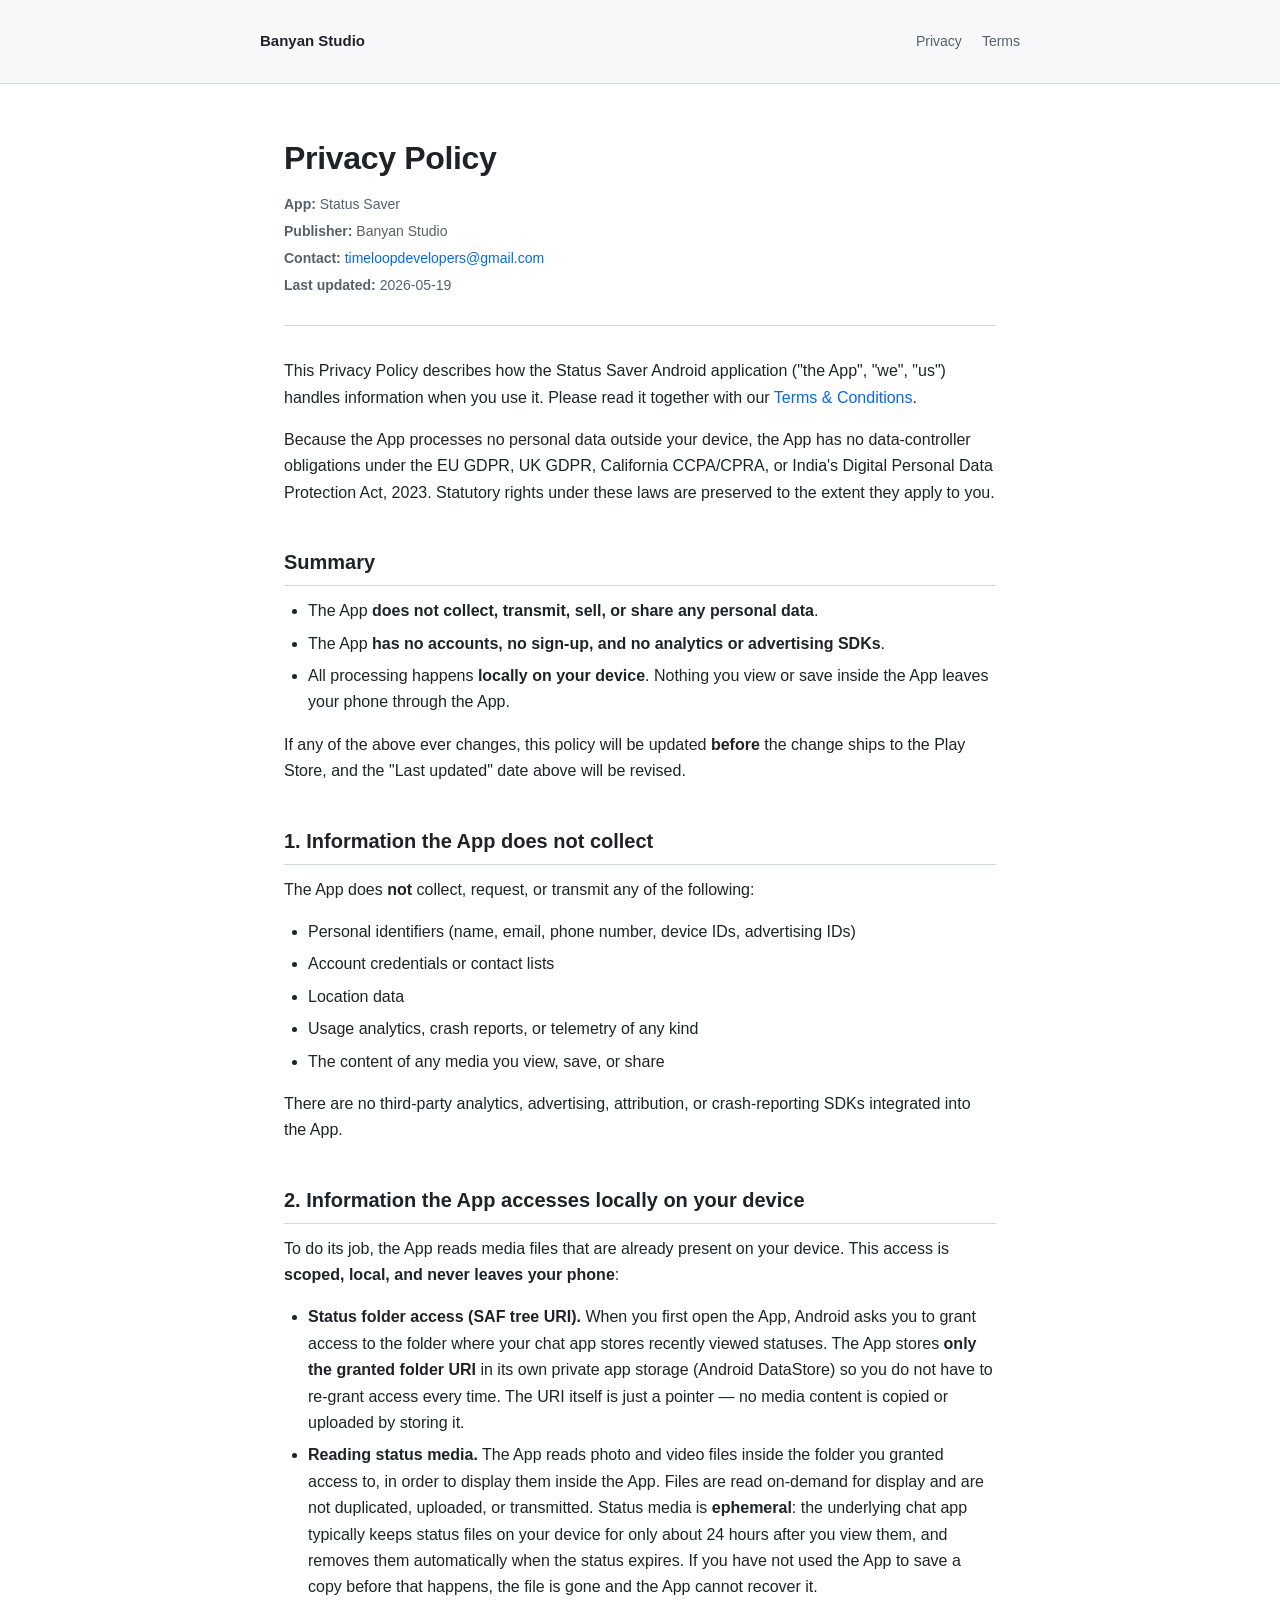
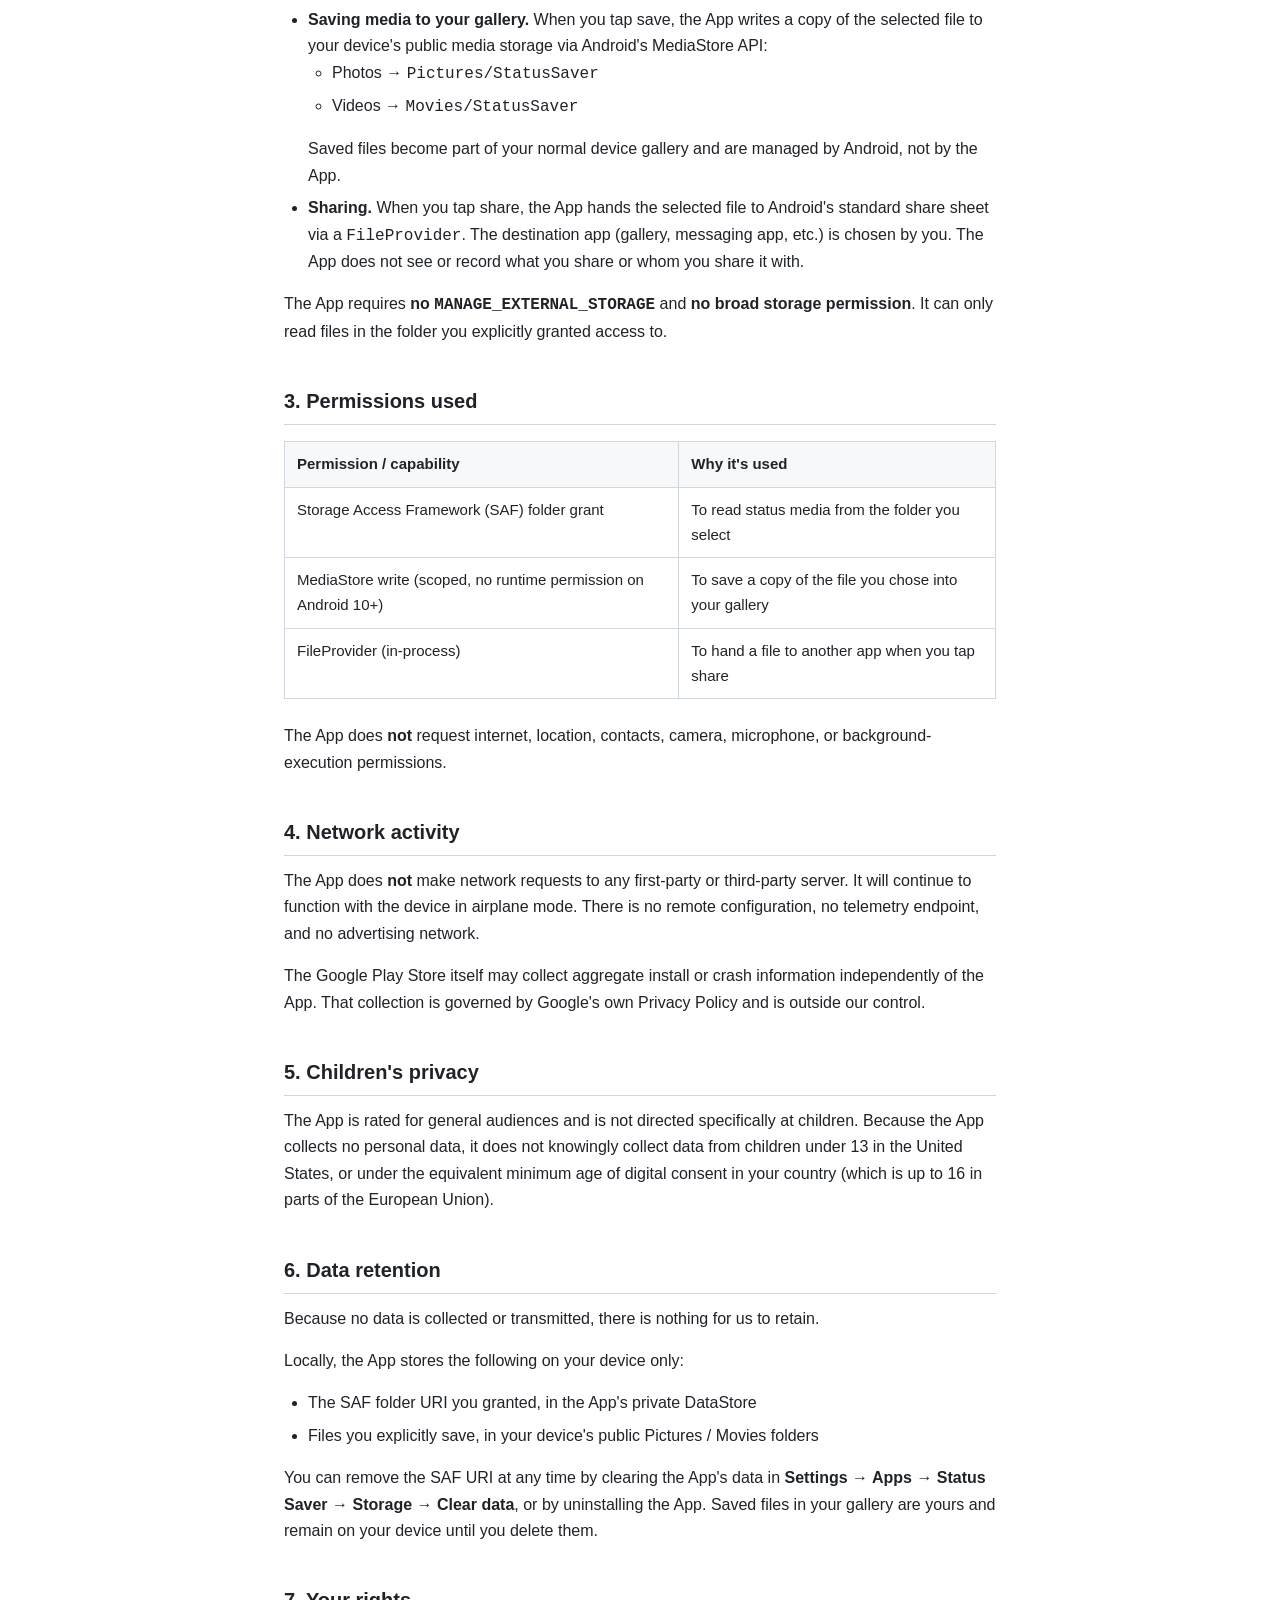
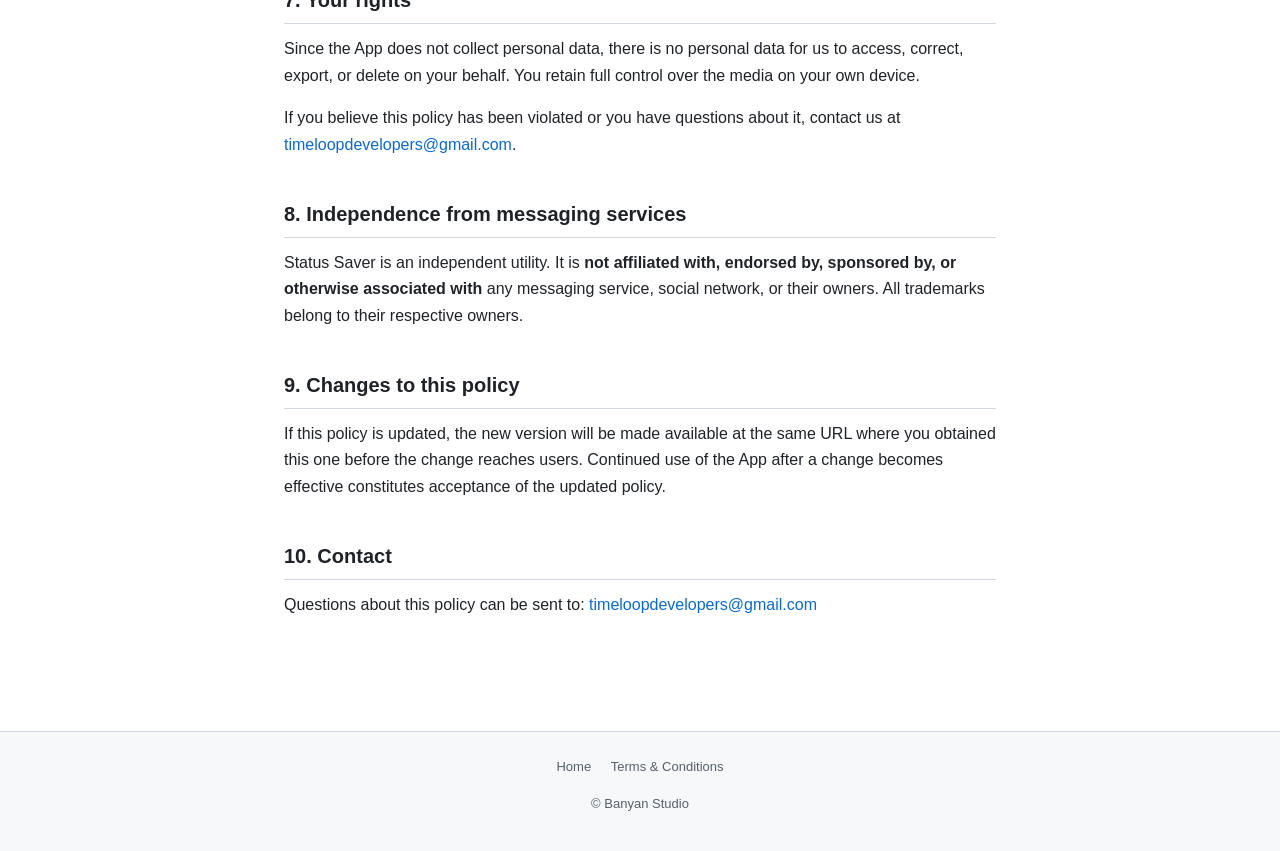
==== statussaver/privacy.html @ 77f803ea "[refactor] move app docs into per-app subdirectories Restructures the repo so each Banyan Studio app" ====
<!DOCTYPE html>
<html lang="en">
<head>
    <meta charset="UTF-8">
    <meta name="viewport" content="width=device-width, initial-scale=1.0">
    <meta name="description" content="Privacy Policy for the Status Saver Android application, published by Banyan Studio.">
    <title>Privacy Policy — Status Saver</title>
    <link rel="stylesheet" href="../style.css">
</head>
<body>
    <header class="site">
        <div class="container">
            <a href="../index.html" class="brand">Banyan Studio</a>
            <nav>
                <a href="privacy.html">Privacy</a>
                <a href="terms.html">Terms</a>
            </nav>
        </div>
    </header>

    <main class="container">
        <h1>Privacy Policy</h1>

        <div class="meta">
            <p><strong>App:</strong> Status Saver</p>
            <p><strong>Publisher:</strong> Banyan Studio</p>
            <p><strong>Contact:</strong> <a href="mailto:timeloopdevelopers@gmail.com">timeloopdevelopers@gmail.com</a></p>
            <p><strong>Last updated:</strong> 2026-05-19</p>
        </div>

        <p>This Privacy Policy describes how the Status Saver Android application ("the App", "we", "us") handles information when you use it. Please read it together with our <a href="terms.html">Terms &amp; Conditions</a>.</p>

        <p>Because the App processes no personal data outside your device, the App has no data-controller obligations under the EU GDPR, UK GDPR, California CCPA/CPRA, or India's Digital Personal Data Protection Act, 2023. Statutory rights under these laws are preserved to the extent they apply to you.</p>

        <h2>Summary</h2>
        <ul>
            <li>The App <strong>does not collect, transmit, sell, or share any personal data</strong>.</li>
            <li>The App <strong>has no accounts, no sign-up, and no analytics or advertising SDKs</strong>.</li>
            <li>All processing happens <strong>locally on your device</strong>. Nothing you view or save inside the App leaves your phone through the App.</li>
        </ul>
        <p>If any of the above ever changes, this policy will be updated <strong>before</strong> the change ships to the Play Store, and the "Last updated" date above will be revised.</p>

        <h2>1. Information the App does not collect</h2>
        <p>The App does <strong>not</strong> collect, request, or transmit any of the following:</p>
        <ul>
            <li>Personal identifiers (name, email, phone number, device IDs, advertising IDs)</li>
            <li>Account credentials or contact lists</li>
            <li>Location data</li>
            <li>Usage analytics, crash reports, or telemetry of any kind</li>
            <li>The content of any media you view, save, or share</li>
        </ul>
        <p>There are no third-party analytics, advertising, attribution, or crash-reporting SDKs integrated into the App.</p>

        <h2>2. Information the App accesses locally on your device</h2>
        <p>To do its job, the App reads media files that are already present on your device. This access is <strong>scoped, local, and never leaves your phone</strong>:</p>
        <ul>
            <li><strong>Status folder access (SAF tree URI).</strong> When you first open the App, Android asks you to grant access to the folder where your chat app stores recently viewed statuses. The App stores <strong>only the granted folder URI</strong> in its own private app storage (Android DataStore) so you do not have to re-grant access every time. The URI itself is just a pointer — no media content is copied or uploaded by storing it.</li>
            <li><strong>Reading status media.</strong> The App reads photo and video files inside the folder you granted access to, in order to display them inside the App. Files are read on-demand for display and are not duplicated, uploaded, or transmitted. Status media is <strong>ephemeral</strong>: the underlying chat app typically keeps status files on your device for only about 24 hours after you view them, and removes them automatically when the status expires. If you have not used the App to save a copy before that happens, the file is gone and the App cannot recover it.</li>
            <li><strong>Saving media to your gallery.</strong> When you tap save, the App writes a copy of the selected file to your device's public media storage via Android's MediaStore API:
                <ul>
                    <li>Photos → <code>Pictures/StatusSaver</code></li>
                    <li>Videos → <code>Movies/StatusSaver</code></li>
                </ul>
                Saved files become part of your normal device gallery and are managed by Android, not by the App.
            </li>
            <li><strong>Sharing.</strong> When you tap share, the App hands the selected file to Android's standard share sheet via a <code>FileProvider</code>. The destination app (gallery, messaging app, etc.) is chosen by you. The App does not see or record what you share or whom you share it with.</li>
        </ul>
        <p>The App requires <strong>no <code>MANAGE_EXTERNAL_STORAGE</code></strong> and <strong>no broad storage permission</strong>. It can only read files in the folder you explicitly granted access to.</p>

        <h2>3. Permissions used</h2>
        <div class="table-wrap">
            <table>
                <thead>
                    <tr>
                        <th>Permission / capability</th>
                        <th>Why it's used</th>
                    </tr>
                </thead>
                <tbody>
                    <tr>
                        <td>Storage Access Framework (SAF) folder grant</td>
                        <td>To read status media from the folder you select</td>
                    </tr>
                    <tr>
                        <td>MediaStore write (scoped, no runtime permission on Android 10+)</td>
                        <td>To save a copy of the file you chose into your gallery</td>
                    </tr>
                    <tr>
                        <td>FileProvider (in-process)</td>
                        <td>To hand a file to another app when you tap share</td>
                    </tr>
                </tbody>
            </table>
        </div>
        <p>The App does <strong>not</strong> request internet, location, contacts, camera, microphone, or background-execution permissions.</p>

        <h2>4. Network activity</h2>
        <p>The App does <strong>not</strong> make network requests to any first-party or third-party server. It will continue to function with the device in airplane mode. There is no remote configuration, no telemetry endpoint, and no advertising network.</p>
        <p>The Google Play Store itself may collect aggregate install or crash information independently of the App. That collection is governed by Google's own Privacy Policy and is outside our control.</p>

        <h2>5. Children's privacy</h2>
        <p>The App is rated for general audiences and is not directed specifically at children. Because the App collects no personal data, it does not knowingly collect data from children under 13 in the United States, or under the equivalent minimum age of digital consent in your country (which is up to 16 in parts of the European Union).</p>

        <h2>6. Data retention</h2>
        <p>Because no data is collected or transmitted, there is nothing for us to retain.</p>
        <p>Locally, the App stores the following on your device only:</p>
        <ul>
            <li>The SAF folder URI you granted, in the App's private DataStore</li>
            <li>Files you explicitly save, in your device's public Pictures / Movies folders</li>
        </ul>
        <p>You can remove the SAF URI at any time by clearing the App's data in <strong>Settings → Apps → Status Saver → Storage → Clear data</strong>, or by uninstalling the App. Saved files in your gallery are yours and remain on your device until you delete them.</p>

        <h2>7. Your rights</h2>
        <p>Since the App does not collect personal data, there is no personal data for us to access, correct, export, or delete on your behalf. You retain full control over the media on your own device.</p>
        <p>If you believe this policy has been violated or you have questions about it, contact us at <a href="mailto:timeloopdevelopers@gmail.com">timeloopdevelopers@gmail.com</a>.</p>

        <h2>8. Independence from messaging services</h2>
        <p>Status Saver is an independent utility. It is <strong>not affiliated with, endorsed by, sponsored by, or otherwise associated with</strong> any messaging service, social network, or their owners. All trademarks belong to their respective owners.</p>

        <h2>9. Changes to this policy</h2>
        <p>If this policy is updated, the new version will be made available at the same URL where you obtained this one before the change reaches users. Continued use of the App after a change becomes effective constitutes acceptance of the updated policy.</p>

        <h2>10. Contact</h2>
        <p>Questions about this policy can be sent to: <a href="mailto:timeloopdevelopers@gmail.com">timeloopdevelopers@gmail.com</a></p>
    </main>

    <footer class="site">
        <p>
            <a href="../index.html">Home</a>
            <a href="terms.html">Terms &amp; Conditions</a>
        </p>
        <p>&copy; Banyan Studio</p>
    </footer>
</body>
</html>
---- style.css ----
:root {
    --text: #1f2328;
    --muted: #57606a;
    --border: #d0d7de;
    --bg: #ffffff;
    --bg-soft: #f6f8fa;
    --link: #0969da;
    --link-hover: #0550ae;
    --accent: #218bff;
}

@media (prefers-color-scheme: dark) {
    :root {
        --text: #e6edf3;
        --muted: #8b949e;
        --border: #30363d;
        --bg: #0d1117;
        --bg-soft: #161b22;
        --link: #58a6ff;
        --link-hover: #79c0ff;
        --accent: #58a6ff;
    }
}

* {
    box-sizing: border-box;
}

html {
    -webkit-text-size-adjust: 100%;
}

body {
    font-family: -apple-system, BlinkMacSystemFont, "Segoe UI", "Helvetica Neue", Arial, sans-serif;
    color: var(--text);
    background: var(--bg);
    line-height: 1.65;
    margin: 0;
    padding: 0;
    font-size: 16px;
}

.container {
    max-width: 760px;
    margin: 0 auto;
    padding: 48px 24px 96px;
}

header.site {
    border-bottom: 1px solid var(--border);
    padding: 24px;
    background: var(--bg-soft);
}

header.site .container {
    padding: 0;
    display: flex;
    align-items: baseline;
    justify-content: space-between;
    flex-wrap: wrap;
    gap: 12px;
}

header.site .brand {
    font-weight: 600;
    font-size: 15px;
    color: var(--text);
    text-decoration: none;
}

header.site nav {
    display: flex;
    gap: 20px;
}

header.site nav a {
    color: var(--muted);
    text-decoration: none;
    font-size: 14px;
    padding: 6px 0;
    min-height: 32px;
    display: inline-block;
}

header.site nav a:hover {
    color: var(--accent);
}

h1 {
    font-size: 32px;
    font-weight: 700;
    margin: 0 0 8px;
    letter-spacing: -0.01em;
}

h2 {
    font-size: 20px;
    font-weight: 600;
    margin: 40px 0 12px;
    padding-bottom: 6px;
    border-bottom: 1px solid var(--border);
}

h3 {
    font-size: 17px;
    font-weight: 600;
    margin: 28px 0 10px;
}

p, ul, ol {
    margin: 0 0 16px;
}

ul, ol {
    padding-left: 24px;
}

li {
    margin-bottom: 6px;
}

a {
    color: var(--link);
    text-decoration: none;
}

a:hover {
    color: var(--link-hover);
    text-decoration: underline;
}

strong {
    font-weight: 600;
}

.meta {
    color: var(--muted);
    font-size: 14px;
    margin: 0 0 32px;
    padding-bottom: 24px;
    border-bottom: 1px solid var(--border);
}

.meta p {
    margin: 4px 0;
}

.table-wrap {
    overflow-x: auto;
    -webkit-overflow-scrolling: touch;
    margin: 16px 0 24px;
}

table {
    width: 100%;
    border-collapse: collapse;
    font-size: 15px;
}

th, td {
    text-align: left;
    padding: 10px 12px;
    border: 1px solid var(--border);
    vertical-align: top;
}

th {
    background: var(--bg-soft);
    font-weight: 600;
}

blockquote {
    border-left: 3px solid var(--border);
    margin: 16px 0;
    padding: 4px 16px;
    color: var(--muted);
}

footer.site {
    border-top: 1px solid var(--border);
    padding: 24px;
    text-align: center;
    color: var(--muted);
    font-size: 13px;
    background: var(--bg-soft);
}

footer.site a {
    color: var(--muted);
    margin: 0 8px;
}

.doc-list {
    list-style: none;
    padding: 0;
    margin: 32px 0;
}

.doc-list li {
    border: 1px solid var(--border);
    border-radius: 8px;
    padding: 20px 24px;
    margin-bottom: 16px;
    transition: border-color 0.15s;
}

.doc-list li:hover {
    border-color: var(--accent);
}

.doc-list a {
    font-size: 17px;
    font-weight: 600;
    display: block;
    margin-bottom: 4px;
}

.doc-list .desc {
    color: var(--muted);
    font-size: 14px;
    margin: 0;
}

@media (max-width: 600px) {
    body {
        font-size: 15px;
    }
    .container {
        padding: 28px 16px 56px;
    }
    h1 {
        font-size: 24px;
    }
    h2 {
        font-size: 17px;
        margin: 32px 0 10px;
    }
    h3 {
        font-size: 16px;
    }
    header.site {
        padding: 14px 16px;
    }
    header.site .container {
        gap: 8px;
    }
    header.site .brand {
        font-size: 14px;
    }
    header.site nav {
        gap: 16px;
    }
    header.site nav a {
        font-size: 13px;
    }
    table {
        font-size: 13px;
    }
    th, td {
        padding: 8px 10px;
    }
    .doc-list li {
        padding: 16px 18px;
    }
    .doc-list a {
        font-size: 16px;
    }
    footer.site {
        padding: 20px 16px;
        font-size: 12px;
    }
}

@media (max-width: 380px) {
    h1 {
        font-size: 22px;
    }
    .container {
        padding: 24px 14px 48px;
    }
}
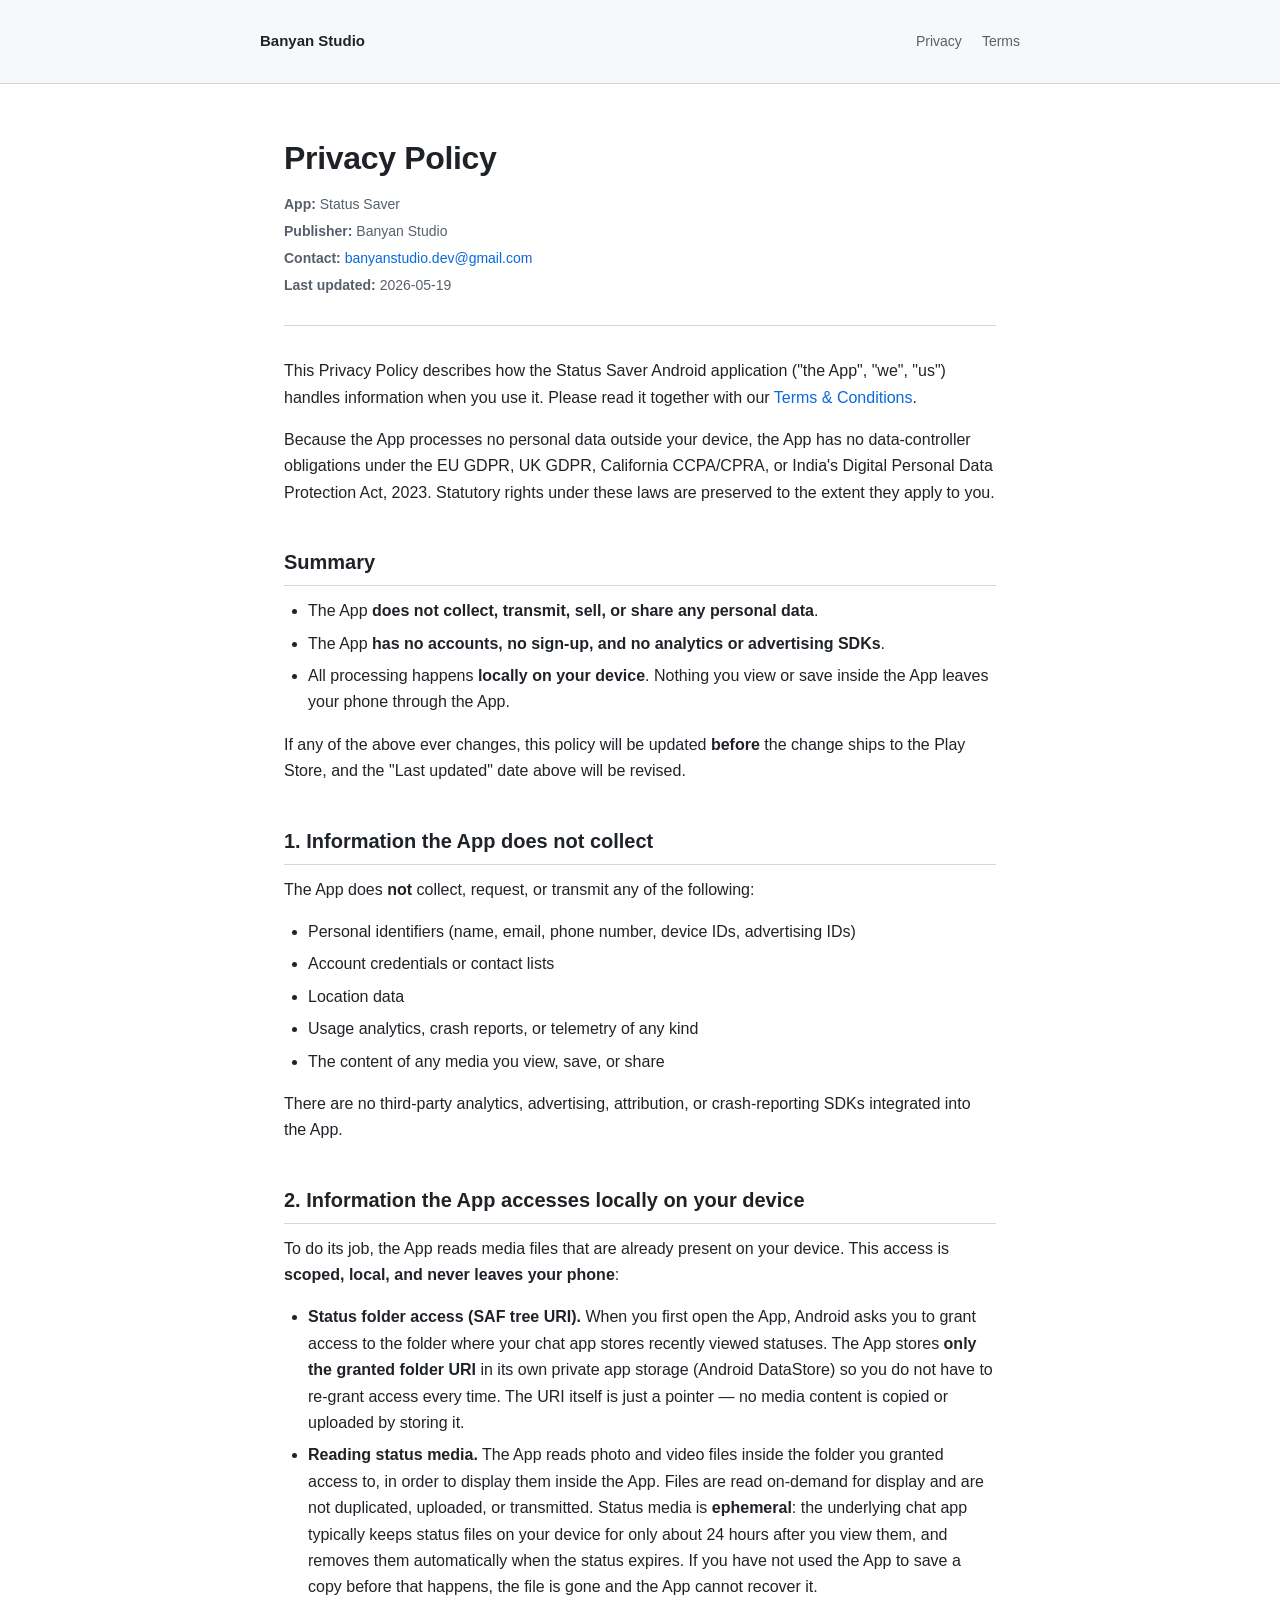
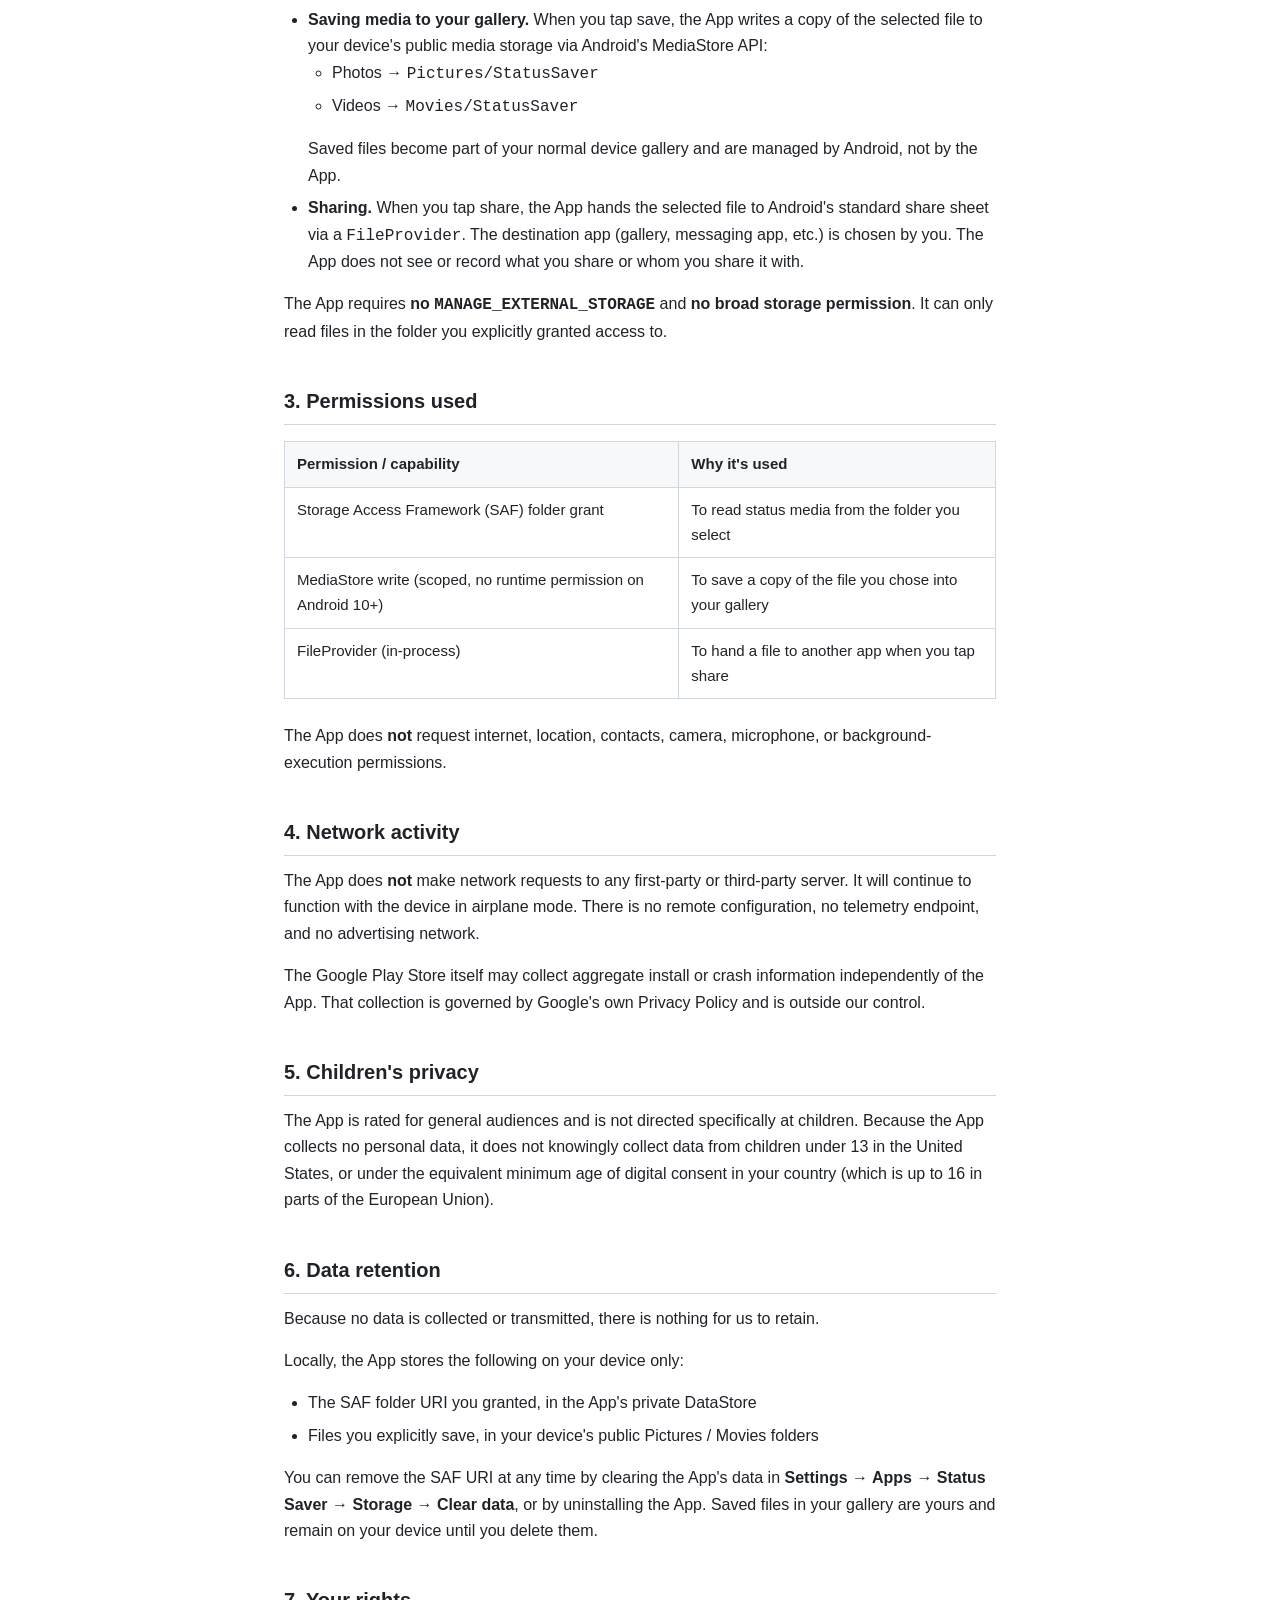
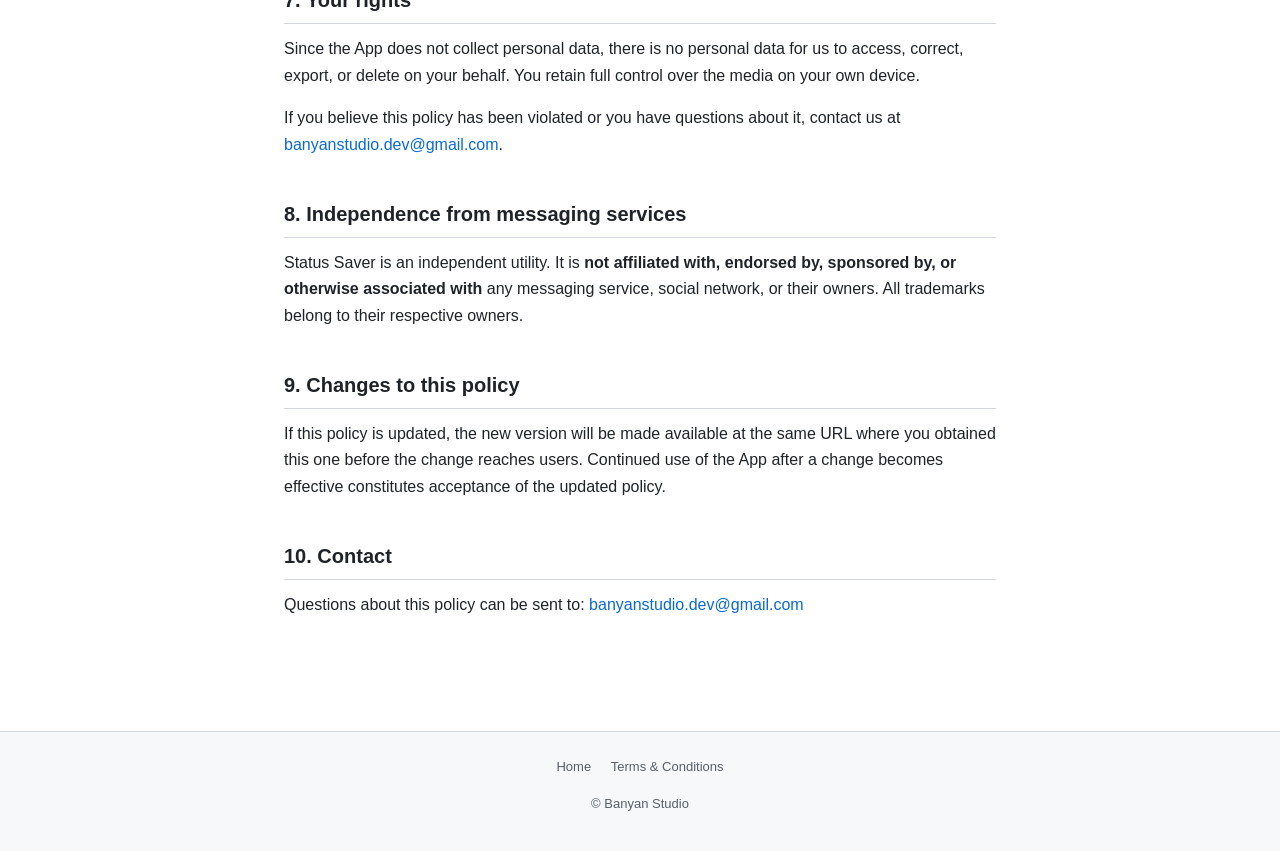
==== commit 0cfe87e7: "[docs] update contact email to banyanstudio.dev@gmail.com Co-Authored-By: Claude Opus 4.7 (1M contex" ====
--- a/statussaver/privacy.html
+++ b/statussaver/privacy.html
@@ -24,7 +24,7 @@
         <div class="meta">
             <p><strong>App:</strong> Status Saver</p>
             <p><strong>Publisher:</strong> Banyan Studio</p>
-            <p><strong>Contact:</strong> <a href="mailto:timeloopdevelopers@gmail.com">timeloopdevelopers@gmail.com</a></p>
+            <p><strong>Contact:</strong> <a href="mailto:banyanstudio.dev@gmail.com">banyanstudio.dev@gmail.com</a></p>
             <p><strong>Last updated:</strong> 2026-05-19</p>
         </div>
 
@@ -112,7 +112,7 @@
 
         <h2>7. Your rights</h2>
         <p>Since the App does not collect personal data, there is no personal data for us to access, correct, export, or delete on your behalf. You retain full control over the media on your own device.</p>
-        <p>If you believe this policy has been violated or you have questions about it, contact us at <a href="mailto:timeloopdevelopers@gmail.com">timeloopdevelopers@gmail.com</a>.</p>
+        <p>If you believe this policy has been violated or you have questions about it, contact us at <a href="mailto:banyanstudio.dev@gmail.com">banyanstudio.dev@gmail.com</a>.</p>
 
         <h2>8. Independence from messaging services</h2>
         <p>Status Saver is an independent utility. It is <strong>not affiliated with, endorsed by, sponsored by, or otherwise associated with</strong> any messaging service, social network, or their owners. All trademarks belong to their respective owners.</p>
@@ -121,7 +121,7 @@
         <p>If this policy is updated, the new version will be made available at the same URL where you obtained this one before the change reaches users. Continued use of the App after a change becomes effective constitutes acceptance of the updated policy.</p>
 
         <h2>10. Contact</h2>
-        <p>Questions about this policy can be sent to: <a href="mailto:timeloopdevelopers@gmail.com">timeloopdevelopers@gmail.com</a></p>
+        <p>Questions about this policy can be sent to: <a href="mailto:banyanstudio.dev@gmail.com">banyanstudio.dev@gmail.com</a></p>
     </main>
 
     <footer class="site">
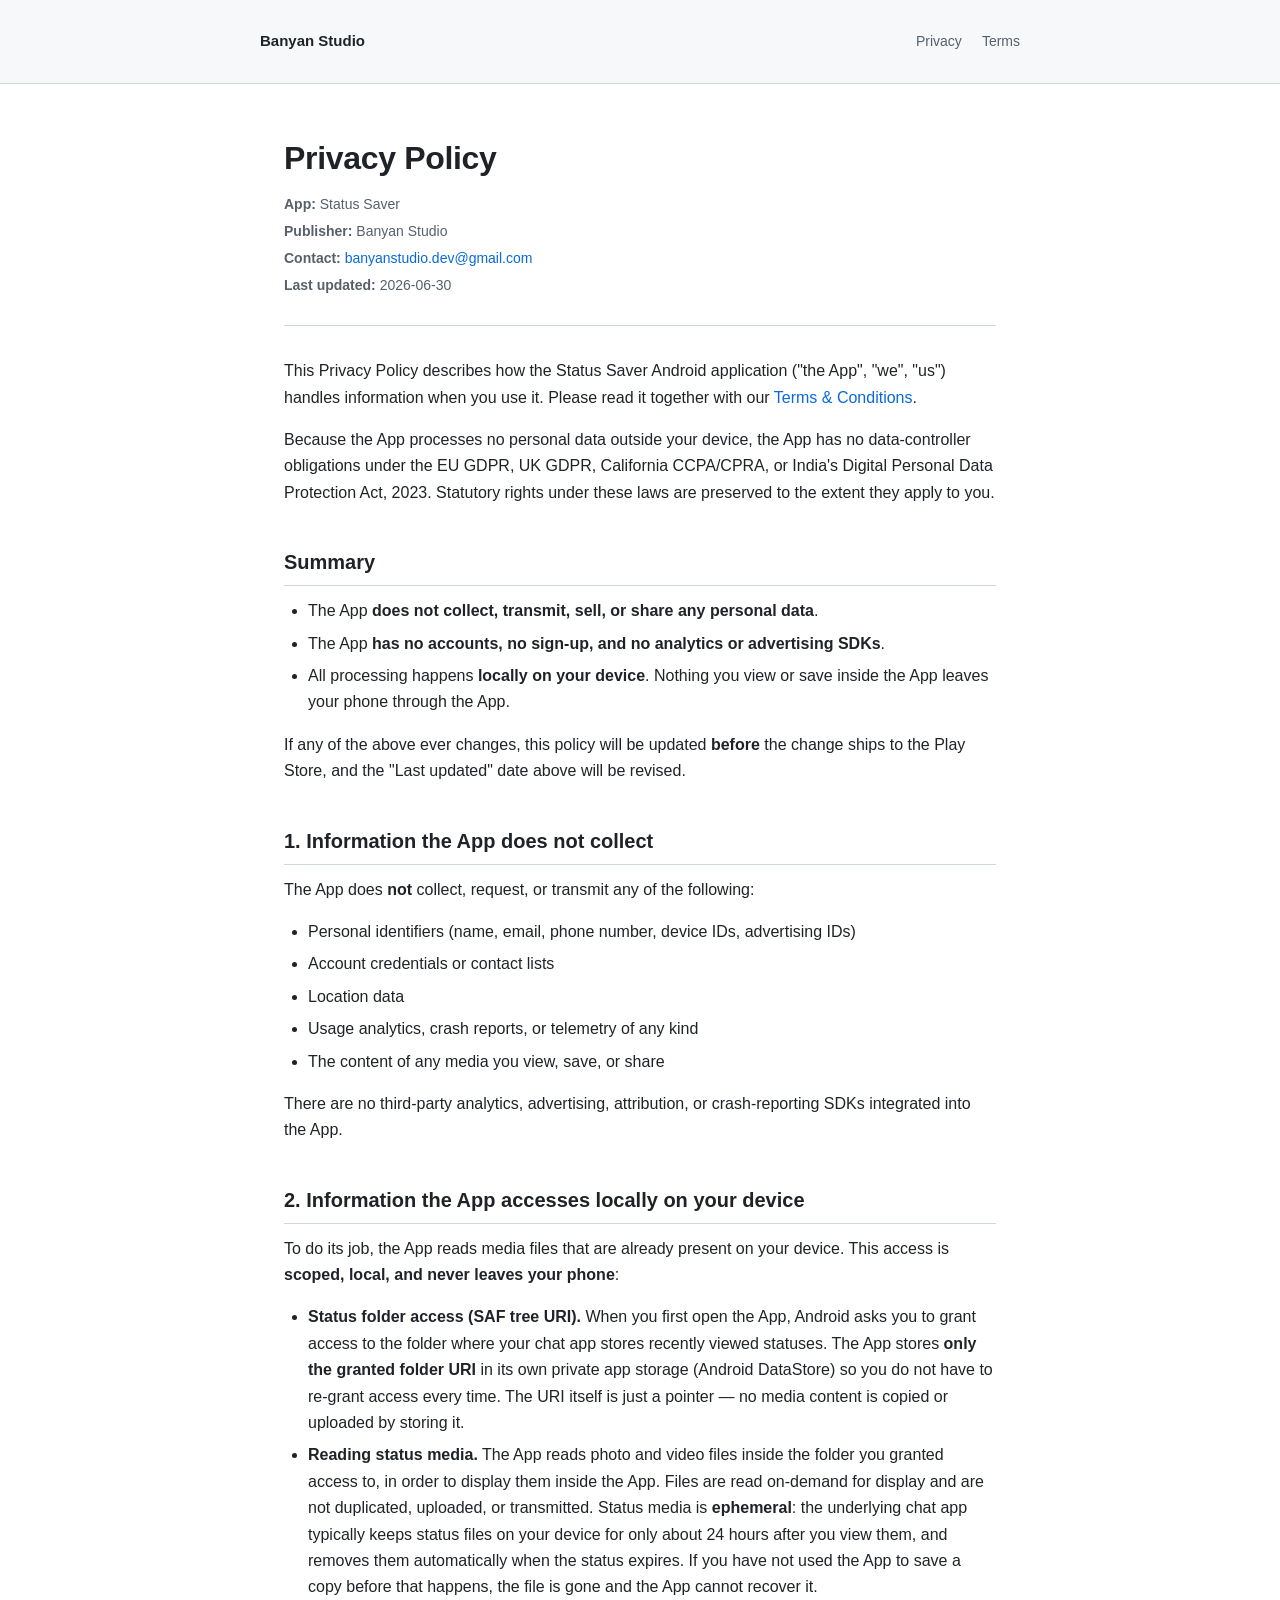
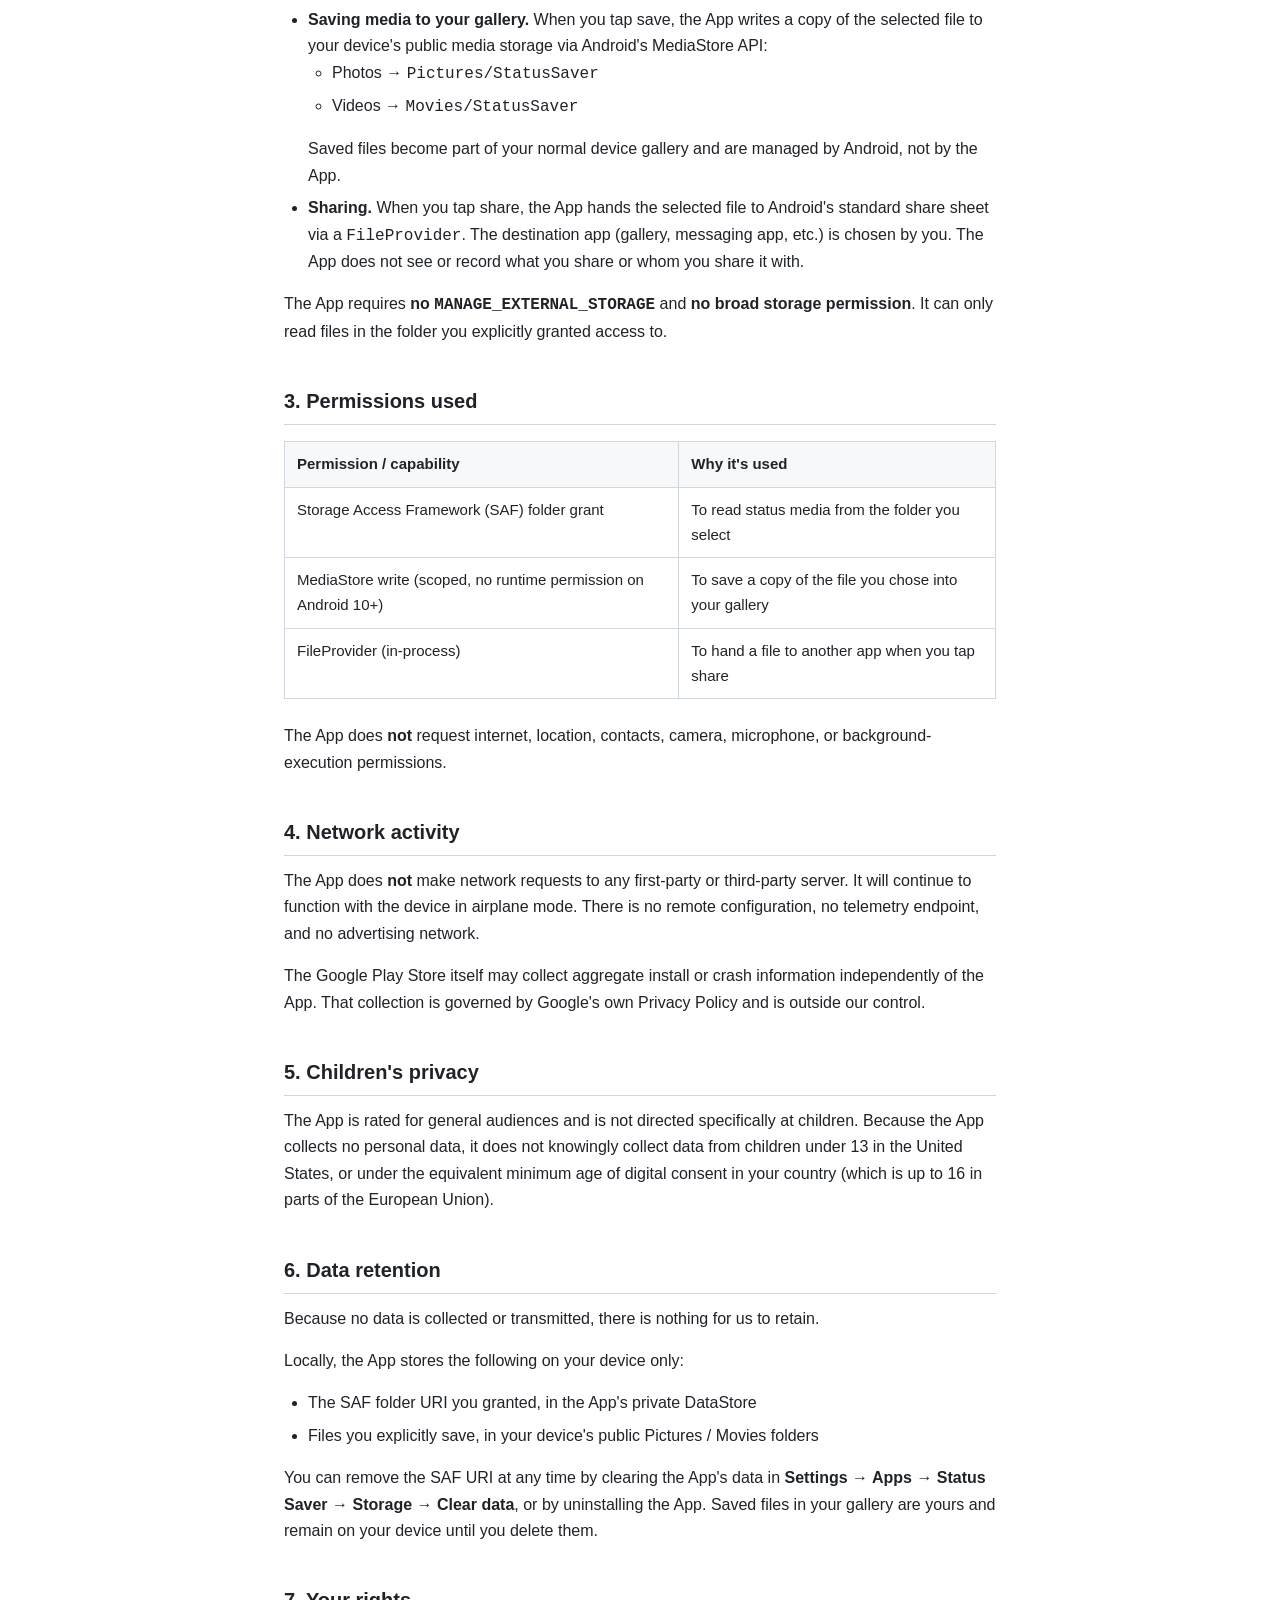
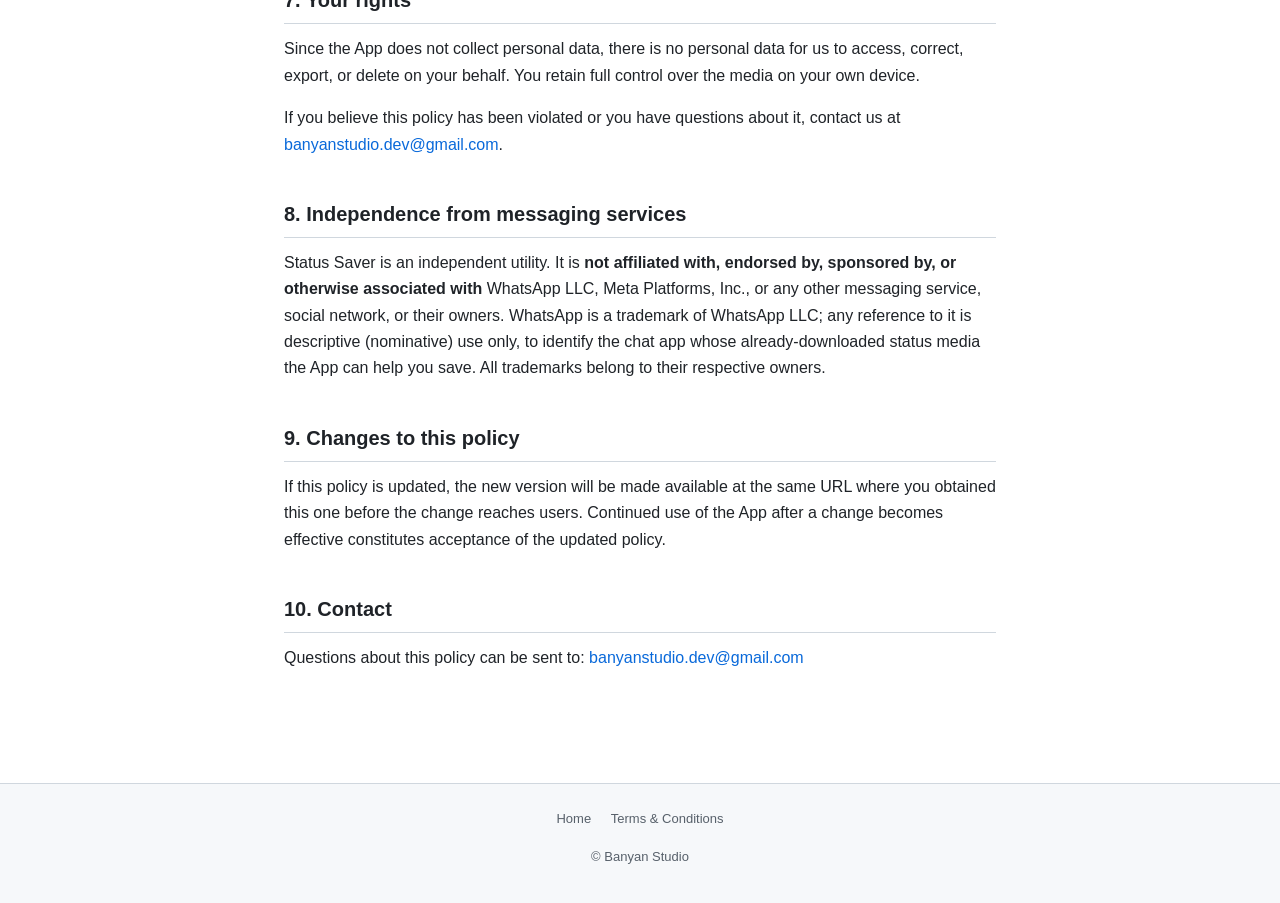
==== commit 25f4e72e: "[docs] name WhatsApp explicitly with trademark + non-affiliation disclaimer Status Saver privacy §8 " ====
--- a/statussaver/privacy.html
+++ b/statussaver/privacy.html
@@ -25,7 +25,7 @@
             <p><strong>App:</strong> Status Saver</p>
             <p><strong>Publisher:</strong> Banyan Studio</p>
             <p><strong>Contact:</strong> <a href="mailto:banyanstudio.dev@gmail.com">banyanstudio.dev@gmail.com</a></p>
-            <p><strong>Last updated:</strong> 2026-05-19</p>
+            <p><strong>Last updated:</strong> 2026-06-30</p>
         </div>
 
         <p>This Privacy Policy describes how the Status Saver Android application ("the App", "we", "us") handles information when you use it. Please read it together with our <a href="terms.html">Terms &amp; Conditions</a>.</p>
@@ -115,7 +115,7 @@
         <p>If you believe this policy has been violated or you have questions about it, contact us at <a href="mailto:banyanstudio.dev@gmail.com">banyanstudio.dev@gmail.com</a>.</p>
 
         <h2>8. Independence from messaging services</h2>
-        <p>Status Saver is an independent utility. It is <strong>not affiliated with, endorsed by, sponsored by, or otherwise associated with</strong> any messaging service, social network, or their owners. All trademarks belong to their respective owners.</p>
+        <p>Status Saver is an independent utility. It is <strong>not affiliated with, endorsed by, sponsored by, or otherwise associated with</strong> WhatsApp LLC, Meta Platforms, Inc., or any other messaging service, social network, or their owners. WhatsApp is a trademark of WhatsApp LLC; any reference to it is descriptive (nominative) use only, to identify the chat app whose already-downloaded status media the App can help you save. All trademarks belong to their respective owners.</p>
 
         <h2>9. Changes to this policy</h2>
         <p>If this policy is updated, the new version will be made available at the same URL where you obtained this one before the change reaches users. Continued use of the App after a change becomes effective constitutes acceptance of the updated policy.</p>
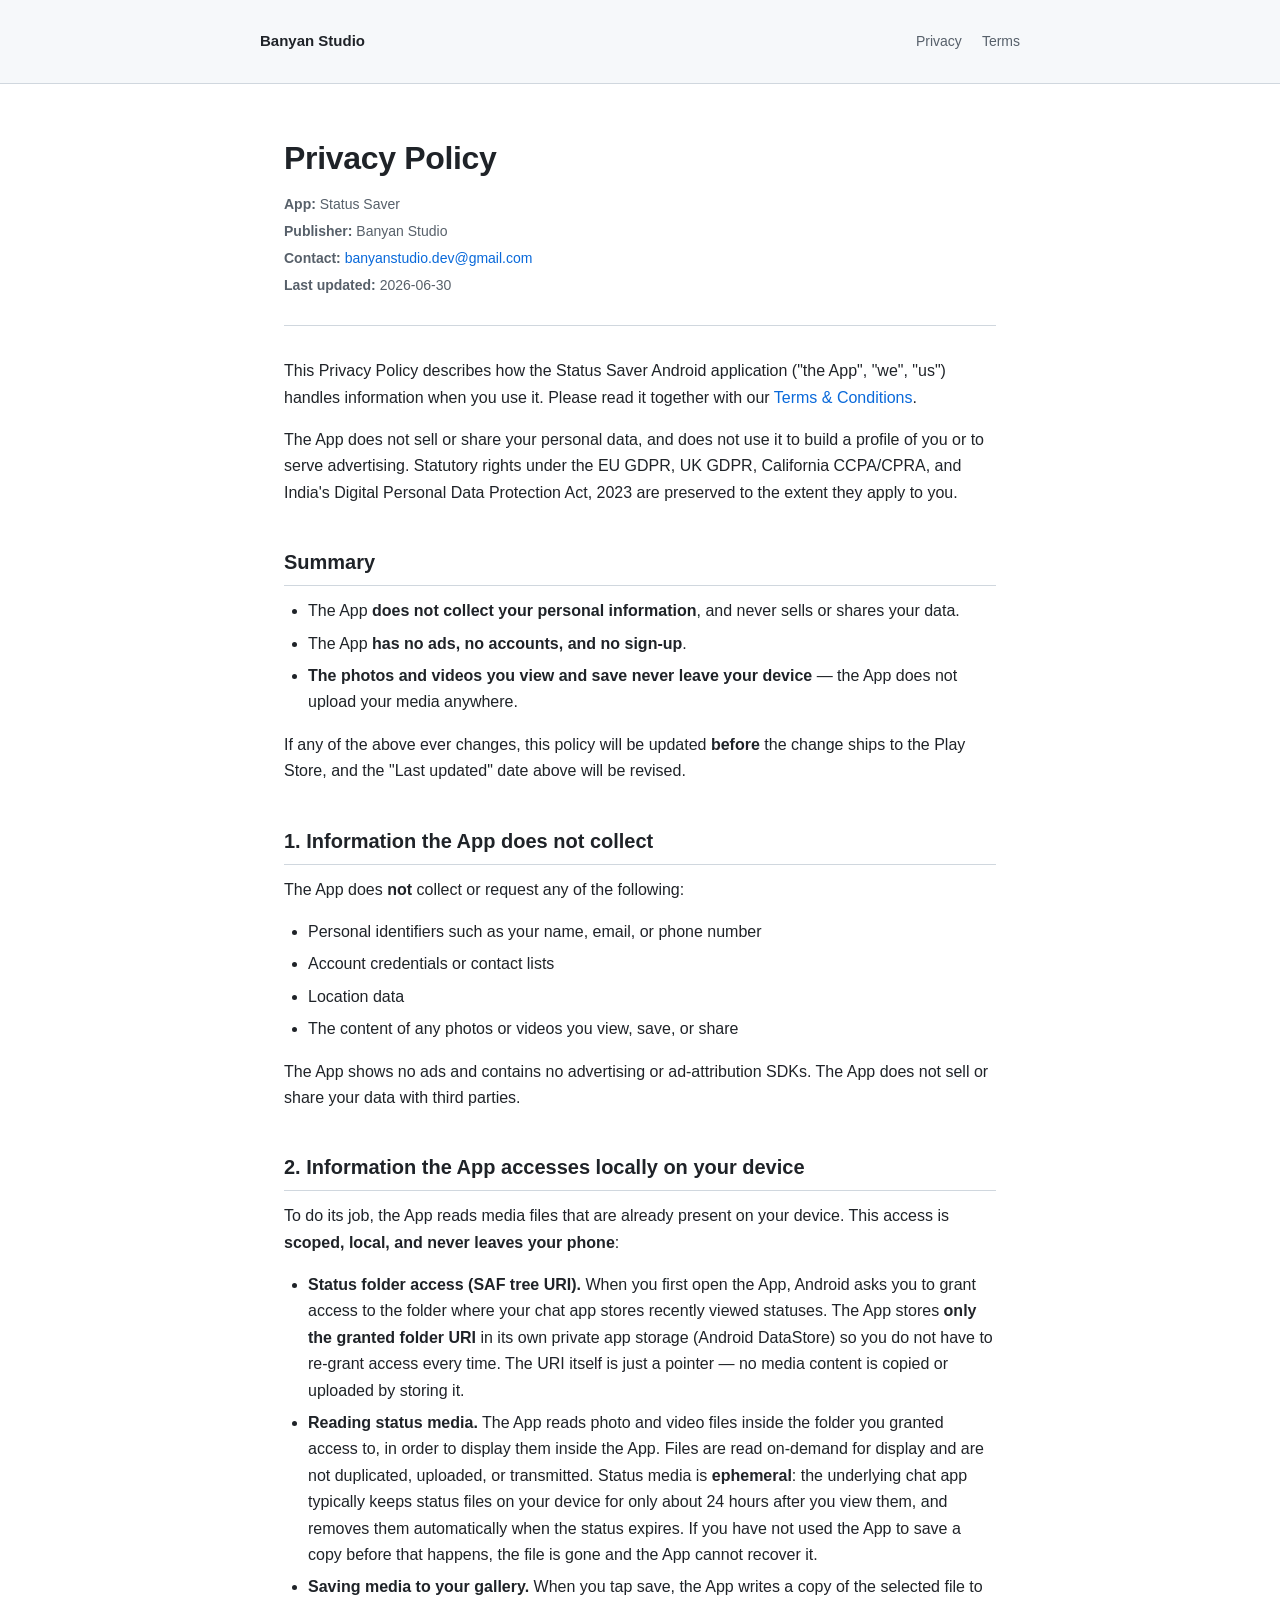
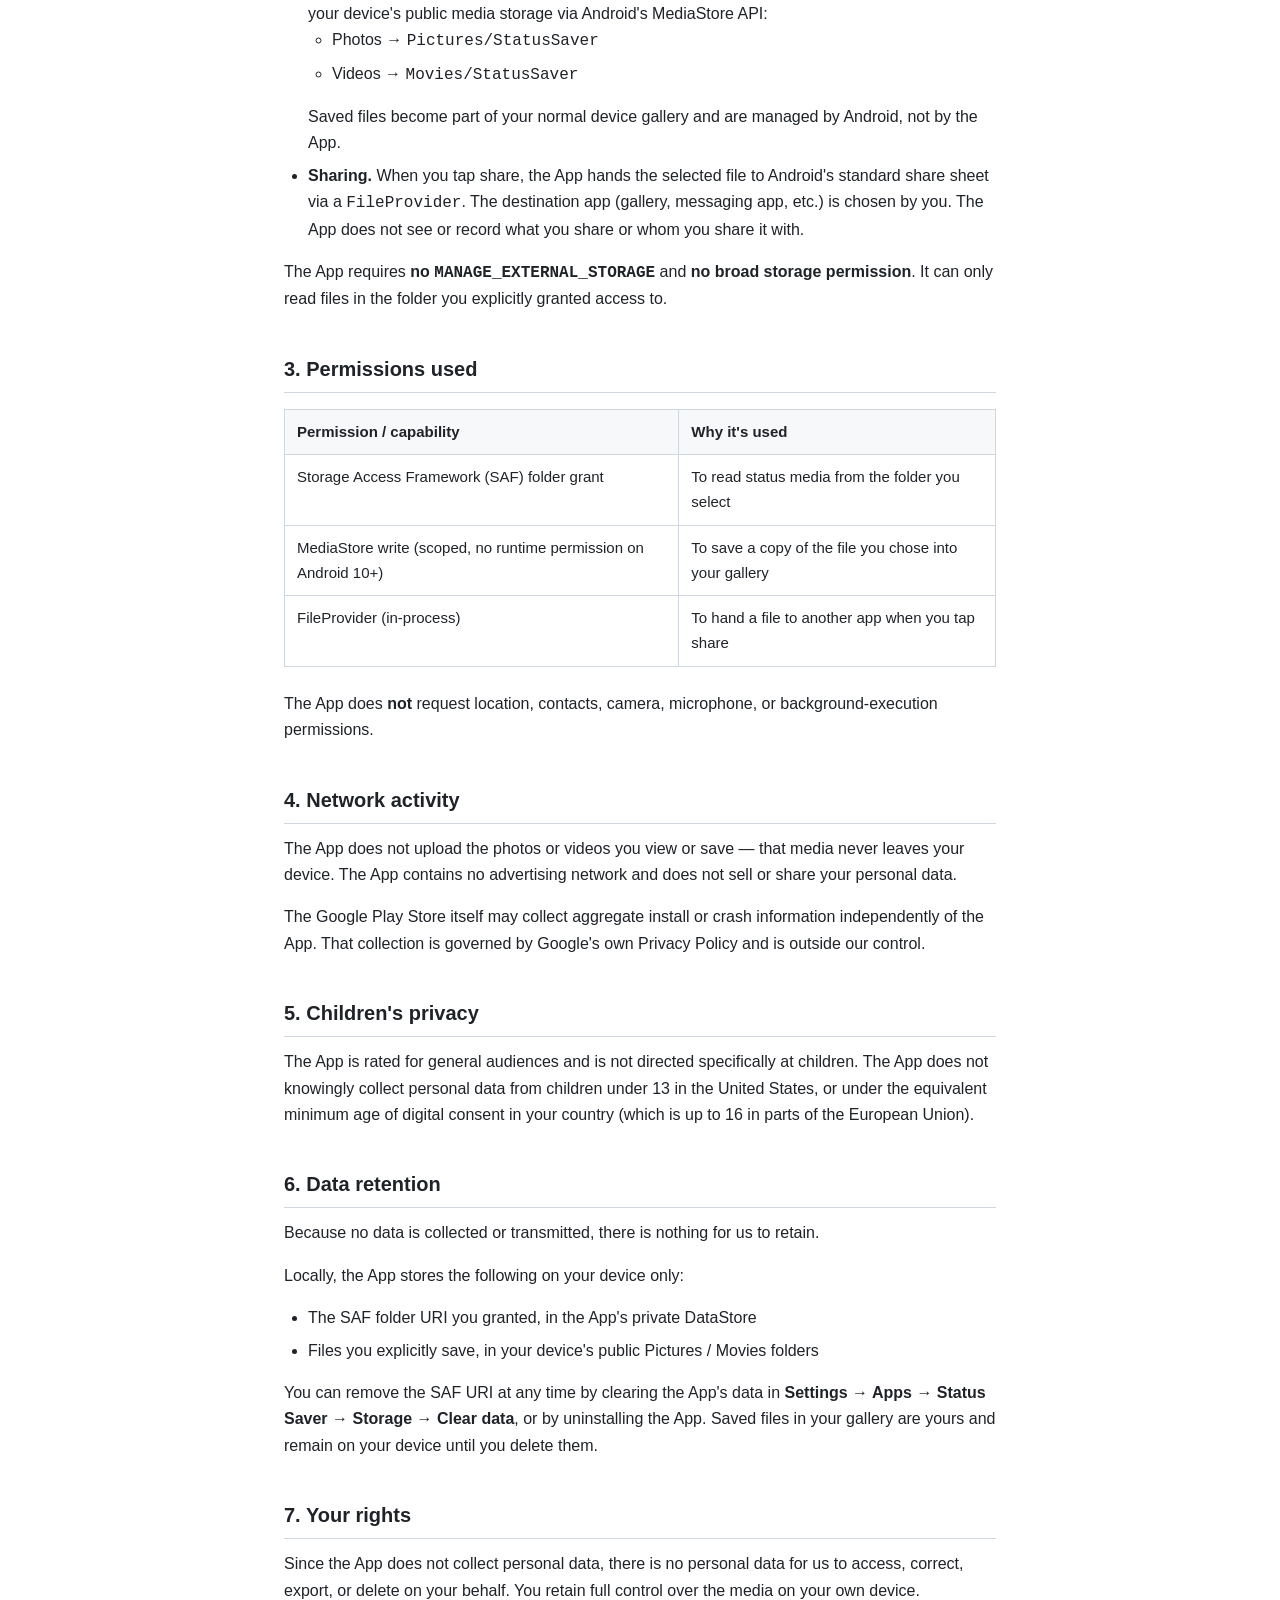
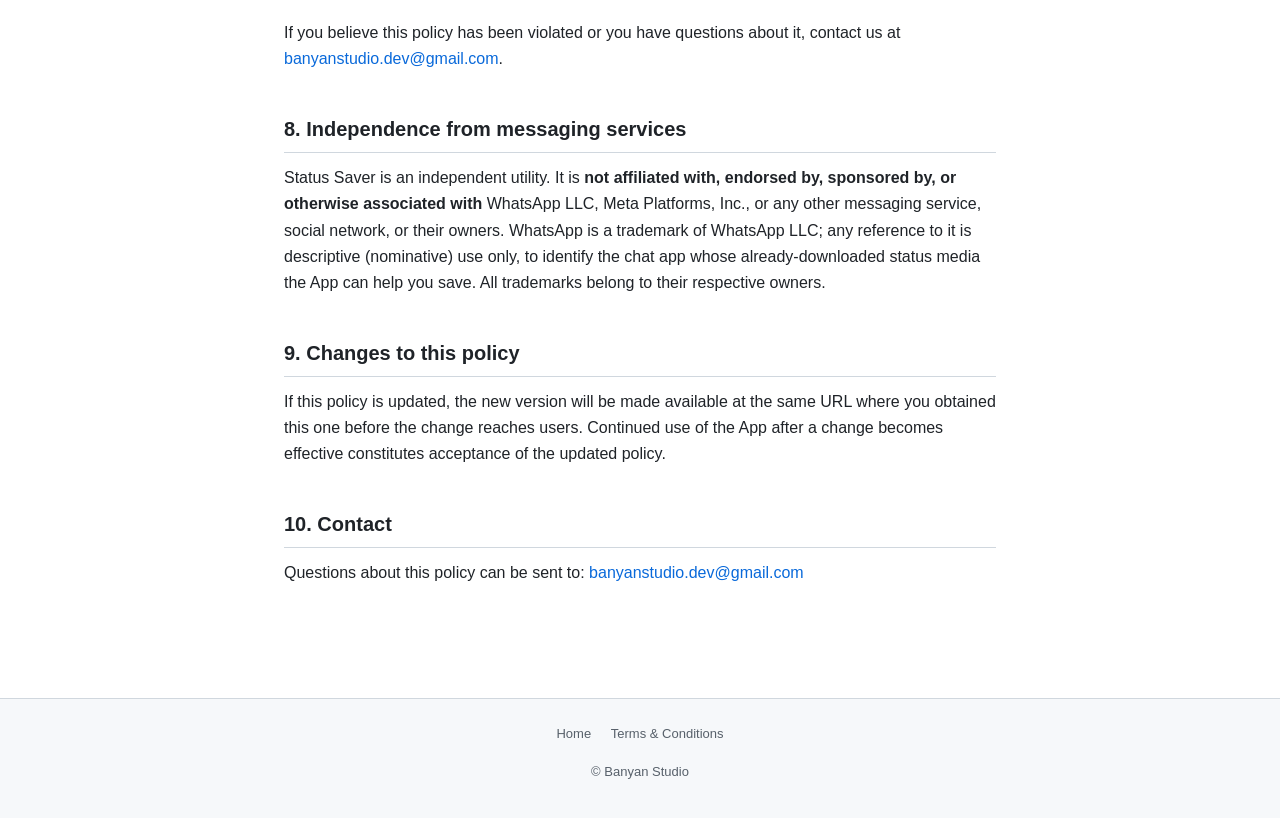
==== commit eb367a35: "[docs] remove no-analytics claims to allow future analytics Drop the absolute "no analytics / no tel" ====
--- a/statussaver/privacy.html
+++ b/statussaver/privacy.html
@@ -30,26 +30,25 @@
 
         <p>This Privacy Policy describes how the Status Saver Android application ("the App", "we", "us") handles information when you use it. Please read it together with our <a href="terms.html">Terms &amp; Conditions</a>.</p>
 
-        <p>Because the App processes no personal data outside your device, the App has no data-controller obligations under the EU GDPR, UK GDPR, California CCPA/CPRA, or India's Digital Personal Data Protection Act, 2023. Statutory rights under these laws are preserved to the extent they apply to you.</p>
+        <p>The App does not sell or share your personal data, and does not use it to build a profile of you or to serve advertising. Statutory rights under the EU GDPR, UK GDPR, California CCPA/CPRA, and India's Digital Personal Data Protection Act, 2023 are preserved to the extent they apply to you.</p>
 
         <h2>Summary</h2>
         <ul>
-            <li>The App <strong>does not collect, transmit, sell, or share any personal data</strong>.</li>
-            <li>The App <strong>has no accounts, no sign-up, and no analytics or advertising SDKs</strong>.</li>
-            <li>All processing happens <strong>locally on your device</strong>. Nothing you view or save inside the App leaves your phone through the App.</li>
+            <li>The App <strong>does not collect your personal information</strong>, and never sells or shares your data.</li>
+            <li>The App <strong>has no ads, no accounts, and no sign-up</strong>.</li>
+            <li><strong>The photos and videos you view and save never leave your device</strong> — the App does not upload your media anywhere.</li>
         </ul>
         <p>If any of the above ever changes, this policy will be updated <strong>before</strong> the change ships to the Play Store, and the "Last updated" date above will be revised.</p>
 
         <h2>1. Information the App does not collect</h2>
-        <p>The App does <strong>not</strong> collect, request, or transmit any of the following:</p>
+        <p>The App does <strong>not</strong> collect or request any of the following:</p>
         <ul>
-            <li>Personal identifiers (name, email, phone number, device IDs, advertising IDs)</li>
+            <li>Personal identifiers such as your name, email, or phone number</li>
             <li>Account credentials or contact lists</li>
             <li>Location data</li>
-            <li>Usage analytics, crash reports, or telemetry of any kind</li>
-            <li>The content of any media you view, save, or share</li>
+            <li>The content of any photos or videos you view, save, or share</li>
         </ul>
-        <p>There are no third-party analytics, advertising, attribution, or crash-reporting SDKs integrated into the App.</p>
+        <p>The App shows no ads and contains no advertising or ad-attribution SDKs. The App does not sell or share your data with third parties.</p>
 
         <h2>2. Information the App accesses locally on your device</h2>
         <p>To do its job, the App reads media files that are already present on your device. This access is <strong>scoped, local, and never leaves your phone</strong>:</p>
@@ -92,14 +91,14 @@
                 </tbody>
             </table>
         </div>
-        <p>The App does <strong>not</strong> request internet, location, contacts, camera, microphone, or background-execution permissions.</p>
+        <p>The App does <strong>not</strong> request location, contacts, camera, microphone, or background-execution permissions.</p>
 
         <h2>4. Network activity</h2>
-        <p>The App does <strong>not</strong> make network requests to any first-party or third-party server. It will continue to function with the device in airplane mode. There is no remote configuration, no telemetry endpoint, and no advertising network.</p>
+        <p>The App does not upload the photos or videos you view or save — that media never leaves your device. The App contains no advertising network and does not sell or share your personal data.</p>
         <p>The Google Play Store itself may collect aggregate install or crash information independently of the App. That collection is governed by Google's own Privacy Policy and is outside our control.</p>
 
         <h2>5. Children's privacy</h2>
-        <p>The App is rated for general audiences and is not directed specifically at children. Because the App collects no personal data, it does not knowingly collect data from children under 13 in the United States, or under the equivalent minimum age of digital consent in your country (which is up to 16 in parts of the European Union).</p>
+        <p>The App is rated for general audiences and is not directed specifically at children. The App does not knowingly collect personal data from children under 13 in the United States, or under the equivalent minimum age of digital consent in your country (which is up to 16 in parts of the European Union).</p>
 
         <h2>6. Data retention</h2>
         <p>Because no data is collected or transmitted, there is nothing for us to retain.</p>
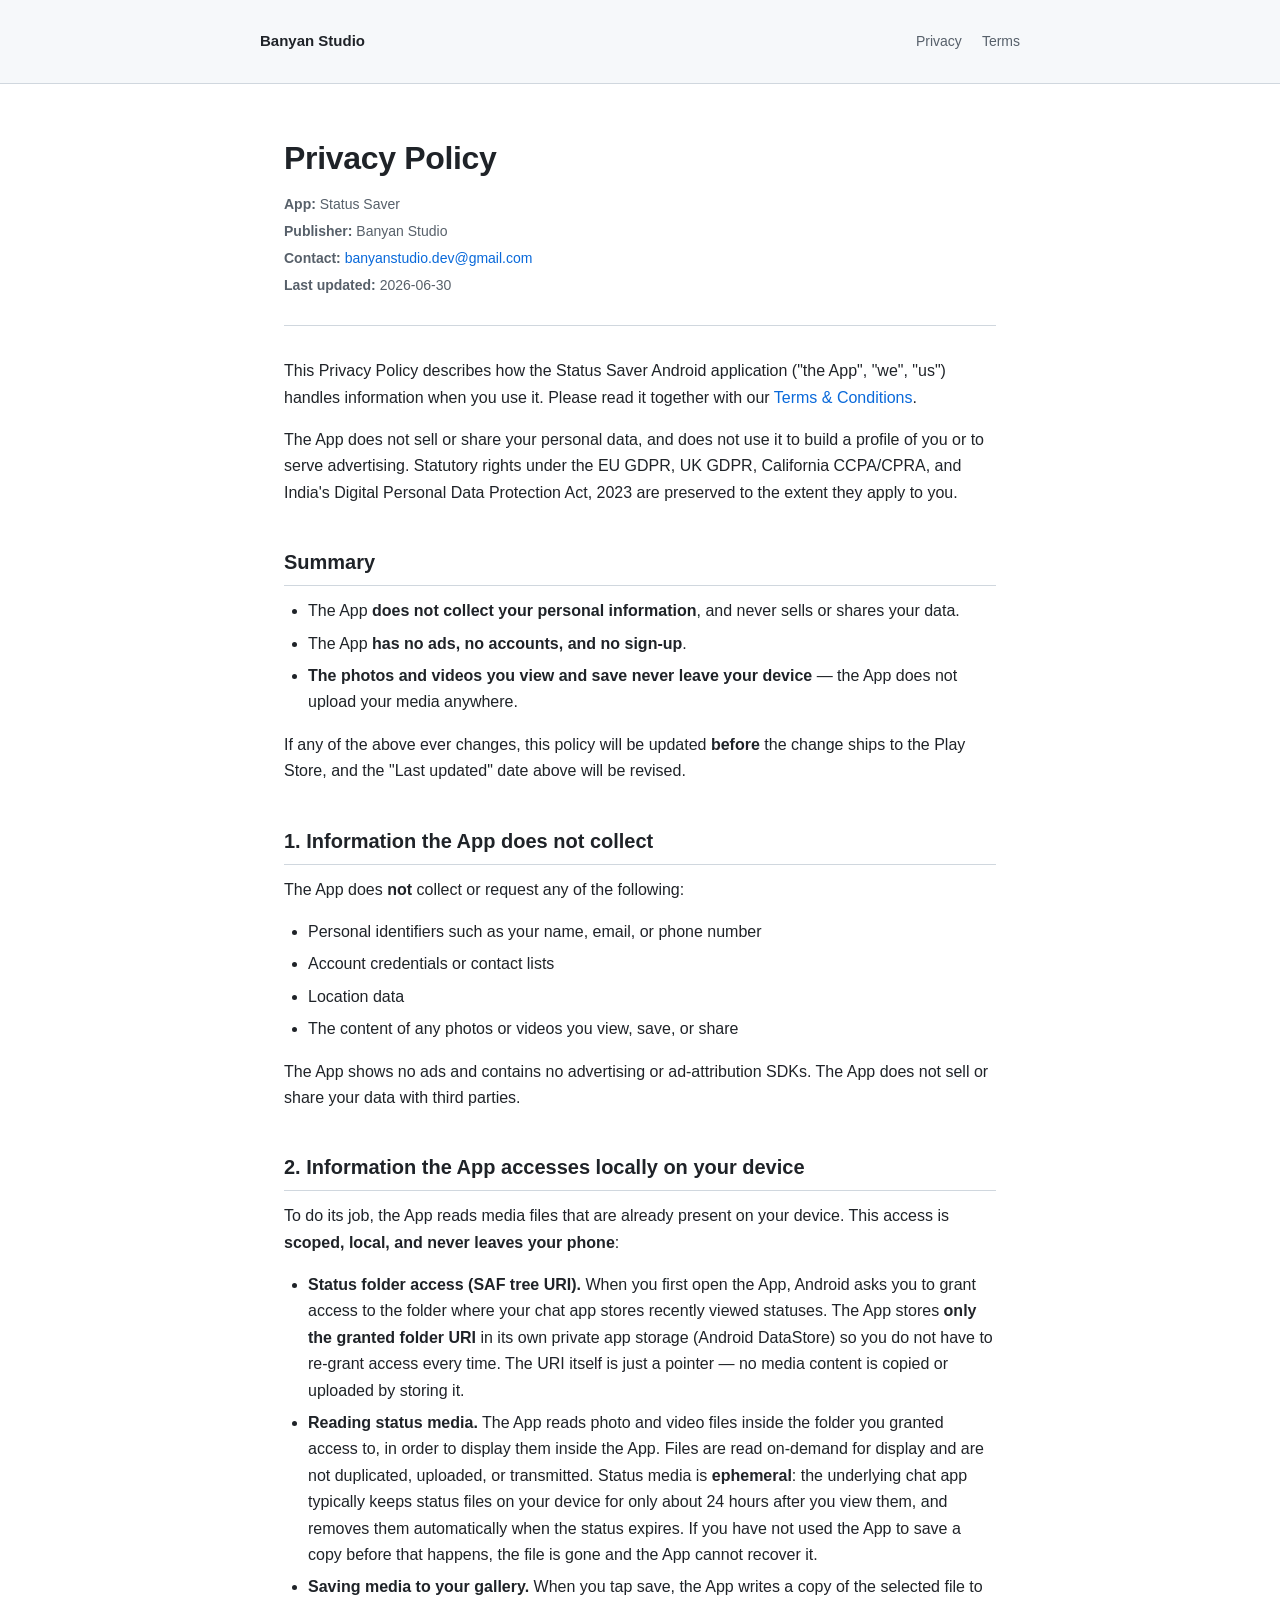
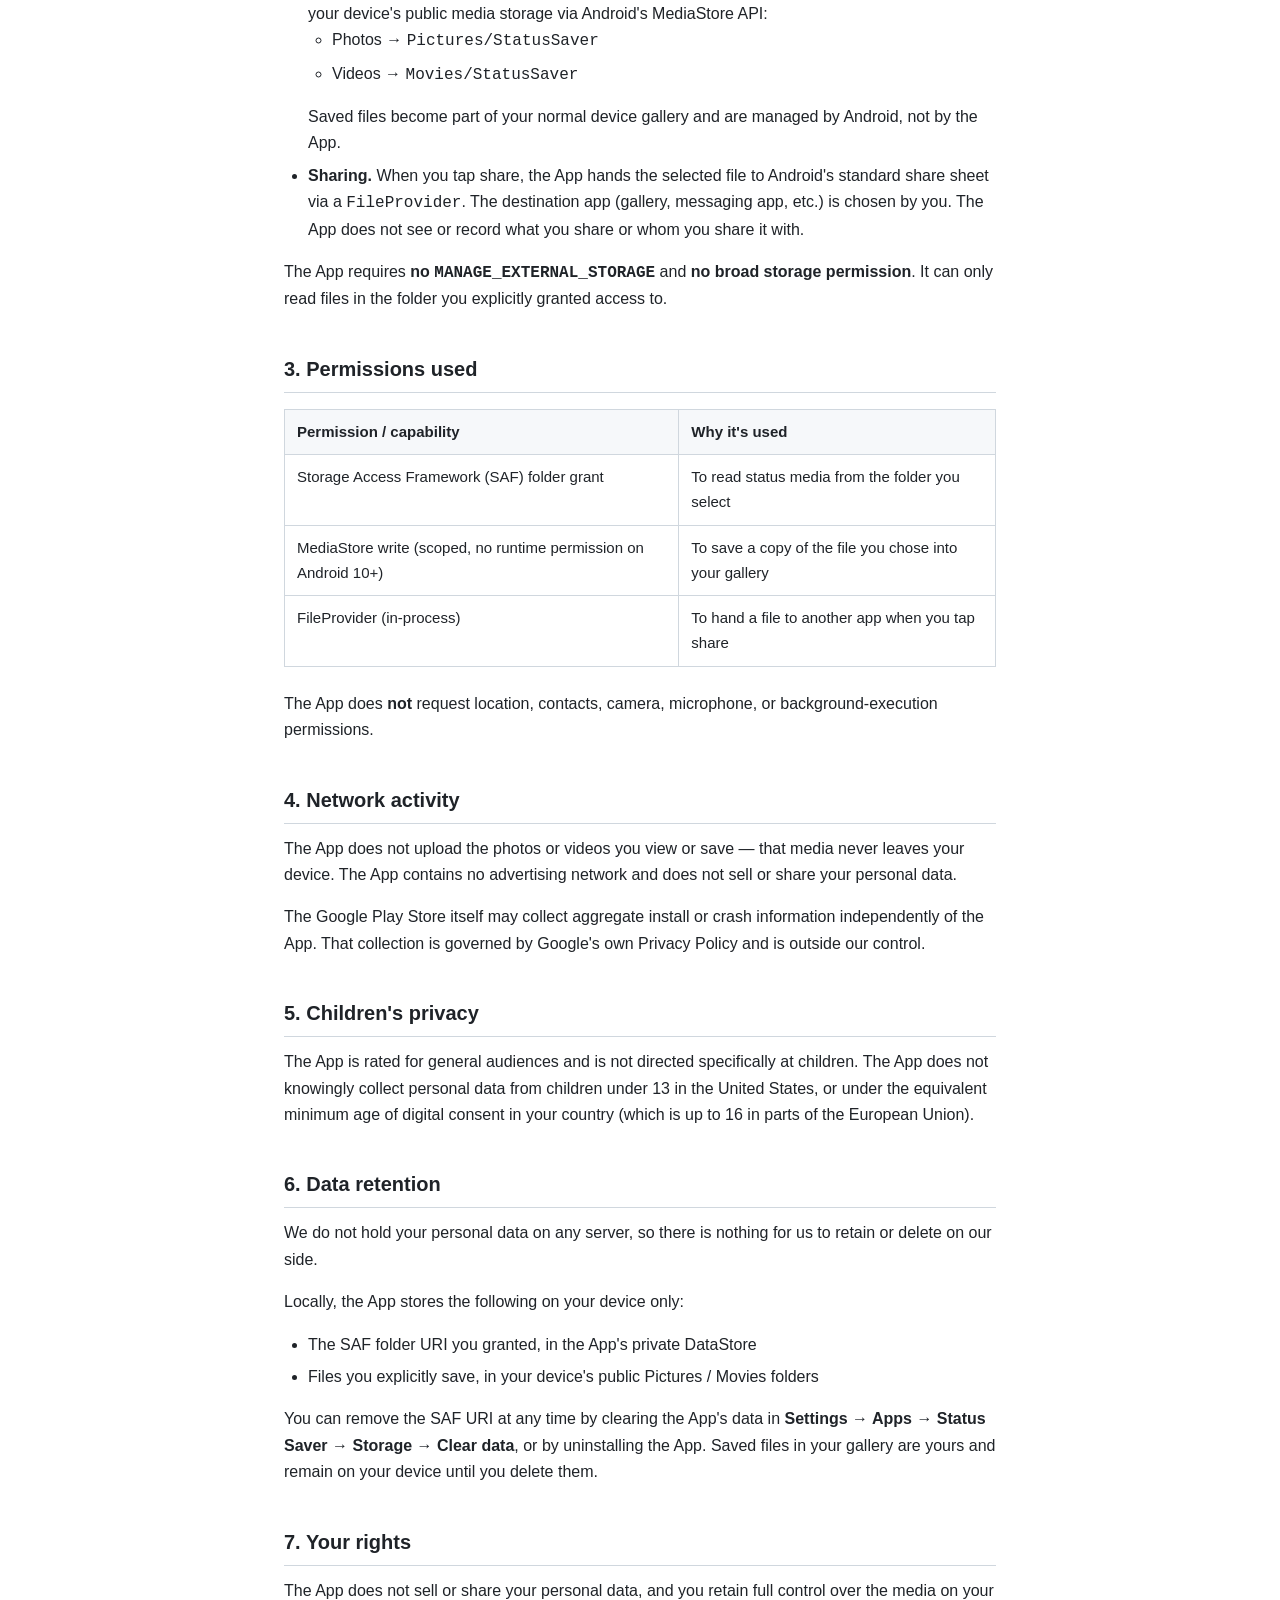
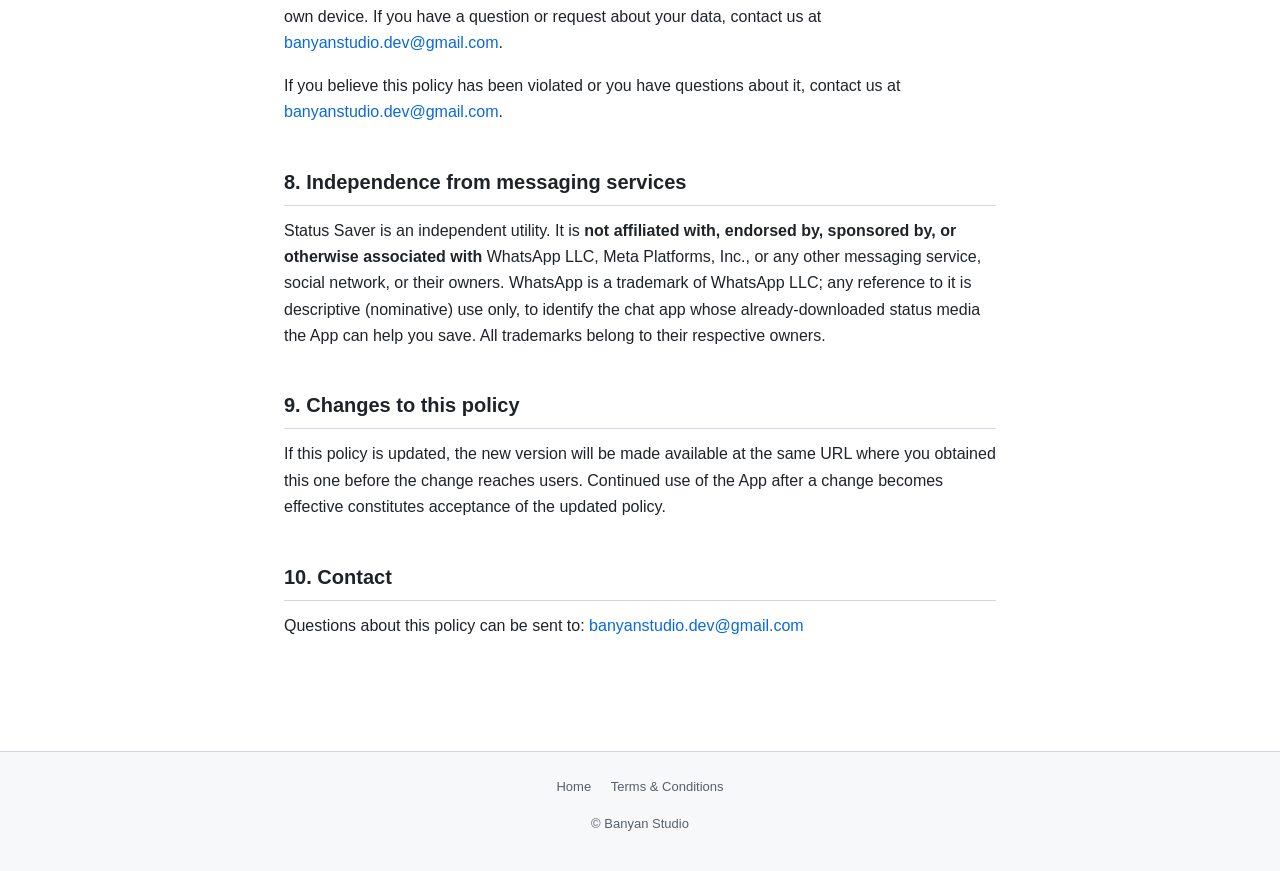
==== commit 6c3c015b: "[docs] reword data-retention and rights sections to match analytics stance Overall-review pass: §6 a" ====
--- a/statussaver/privacy.html
+++ b/statussaver/privacy.html
@@ -101,7 +101,7 @@
         <p>The App is rated for general audiences and is not directed specifically at children. The App does not knowingly collect personal data from children under 13 in the United States, or under the equivalent minimum age of digital consent in your country (which is up to 16 in parts of the European Union).</p>
 
         <h2>6. Data retention</h2>
-        <p>Because no data is collected or transmitted, there is nothing for us to retain.</p>
+        <p>We do not hold your personal data on any server, so there is nothing for us to retain or delete on our side.</p>
         <p>Locally, the App stores the following on your device only:</p>
         <ul>
             <li>The SAF folder URI you granted, in the App's private DataStore</li>
@@ -110,7 +110,7 @@
         <p>You can remove the SAF URI at any time by clearing the App's data in <strong>Settings → Apps → Status Saver → Storage → Clear data</strong>, or by uninstalling the App. Saved files in your gallery are yours and remain on your device until you delete them.</p>
 
         <h2>7. Your rights</h2>
-        <p>Since the App does not collect personal data, there is no personal data for us to access, correct, export, or delete on your behalf. You retain full control over the media on your own device.</p>
+        <p>The App does not sell or share your personal data, and you retain full control over the media on your own device. If you have a question or request about your data, contact us at <a href="mailto:banyanstudio.dev@gmail.com">banyanstudio.dev@gmail.com</a>.</p>
         <p>If you believe this policy has been violated or you have questions about it, contact us at <a href="mailto:banyanstudio.dev@gmail.com">banyanstudio.dev@gmail.com</a>.</p>
 
         <h2>8. Independence from messaging services</h2>
